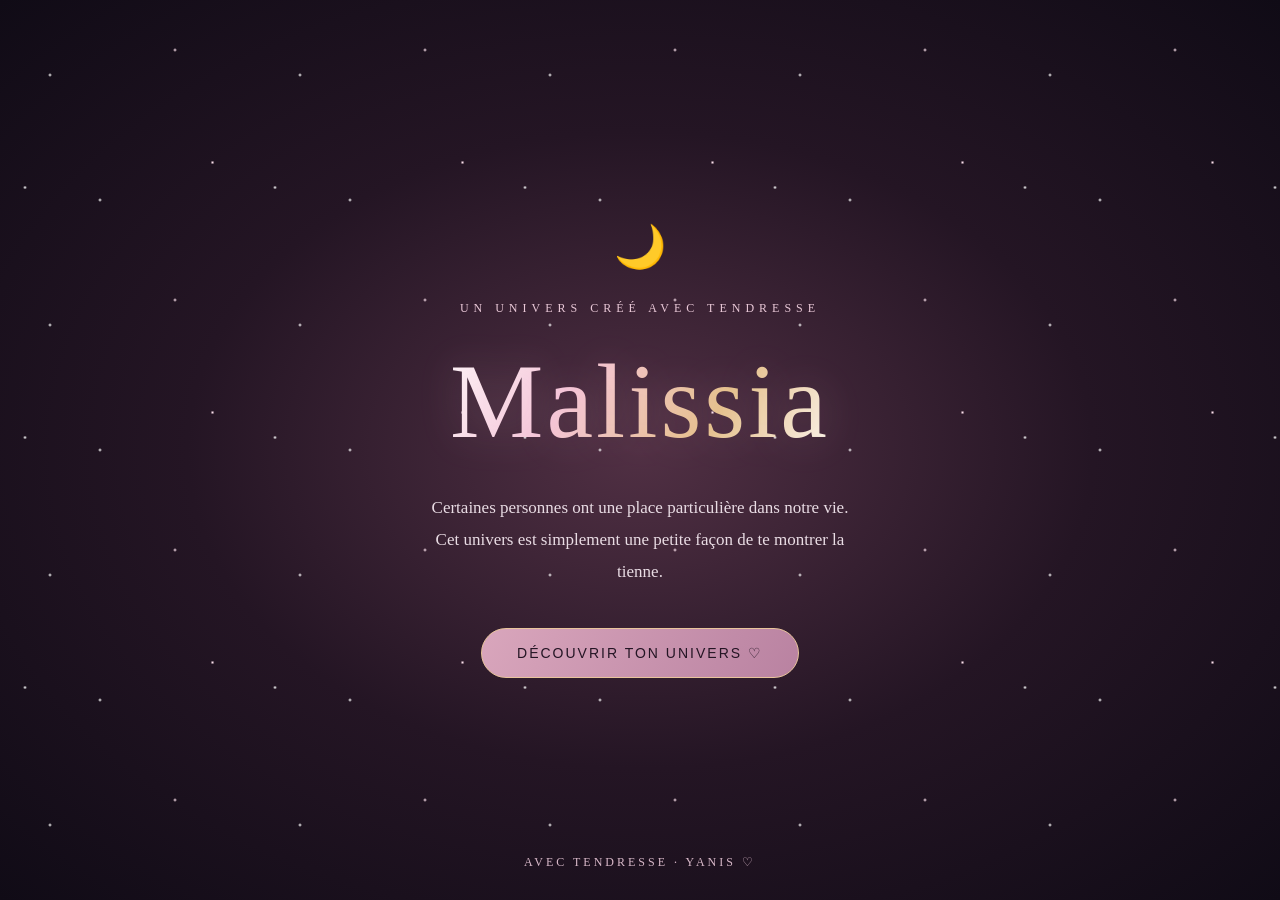
==== index.html @ 9f55a151 "Create index.html" ====
<!DOCTYPE html>
<html lang="fr">
<head>
    <meta charset="UTF-8">
    <meta name="viewport" content="width=device-width, initial-scale=1.0">
    <meta name="theme-color" content="#170e1c">

    <title>Pour Malissia ❤️</title>

    <style>
        * {
            margin: 0;
            padding: 0;
            box-sizing: border-box;
        }

        body {
            min-height: 100vh;
            overflow: hidden;
            background: radial-gradient(
                ellipse at center,
                #513044 0%,
                #241524 50%,
                #100b16 100%
            );
            color: white;
            font-family: Georgia, serif;
        }

        .stars {
            position: fixed;
            inset: 0;
            pointer-events: none;
            background-image:
                radial-gradient(2px 2px at 20% 30%, #fff, transparent),
                radial-gradient(2px 2px at 70% 20%, #ffe4ef, transparent),
                radial-gradient(2px 2px at 40% 80%, #fff, transparent),
                radial-gradient(2px 2px at 85% 65%, #ffe4ef, transparent),
                radial-gradient(2px 2px at 10% 75%, #fff, transparent);
            background-size: 250px 250px;
            animation: sparkle 5s ease-in-out infinite alternate;
        }

        @keyframes sparkle {
            from { opacity: .3; }
            to { opacity: 1; }
        }

        .intro {
            min-height: 100vh;
            display: flex;
            justify-content: center;
            align-items: center;
            text-align: center;
            padding: 25px;
            position: relative;
        }

        .content {
            max-width: 650px;
            animation: appear 2s ease forwards;
        }

        .moon {
            font-size: 42px;
            margin-bottom: 30px;
            animation: float 4s ease-in-out infinite;
        }

        .subtitle {
            color: #e9c8d7;
            font-size: 12px;
            letter-spacing: 5px;
            text-transform: uppercase;
            margin-bottom: 25px;
        }

        h1 {
            font-size: clamp(55px, 11vw, 105px);
            font-weight: normal;
            letter-spacing: 3px;
            background: linear-gradient(
                120deg,
                #fff,
                #f5c6d9,
                #e5c18c,
                #fff
            );
            background-clip: text;
            -webkit-background-clip: text;
            color: transparent;
            text-shadow: 0 0 45px #f5c6d933;
        }

        .description {
            margin: 30px auto 40px;
            color: #e9dce4;
            font-size: 17px;
            line-height: 1.9;
            max-width: 430px;
        }

        .discover {
            padding: 16px 35px;
            border: 1px solid #e8c49b;
            border-radius: 50px;
            background: linear-gradient(
                120deg,
                #d9a6bc,
                #b982a1
            );
            color: #241524;
            font-size: 14px;
            letter-spacing: 2px;
            cursor: pointer;
            transition: .4s;
        }

        .discover:hover {
            transform: translateY(-4px);
            box-shadow: 0 0 30px #e8b6d866;
        }

        .signature {
            position: absolute;
            bottom: 30px;
            color: #d9b9c9;
            font-size: 12px;
            letter-spacing: 3px;
        }

        .petal {
            position: fixed;
            top: -30px;
            color: #f3c3d8;
            opacity: .65;
            pointer-events: none;
            animation: fall linear forwards;
        }

        @keyframes fall {
            to {
                transform: translateY(110vh) rotate(600deg);
                opacity: 0;
            }
        }

        @keyframes float {
            50% { transform: translateY(-12px); }
        }

        @keyframes appear {
            from {
                opacity: 0;
                transform: translateY(25px);
            }
            to {
                opacity: 1;
                transform: translateY(0);
            }
        }

        @media(max-width: 600px) {
            .description {
                font-size: 15px;
            }

            .subtitle {
                letter-spacing: 3px;
            }
        }
    </style>
</head>

<body>

    <div class="stars"></div>

    <main class="intro">
        <div class="content">

            <div class="moon">🌙</div>

            <p class="subtitle">
                Un univers créé avec tendresse
            </p>

            <h1>Malissia</h1>

            <p class="description">
                Certaines personnes ont une place particulière
                dans notre vie. Cet univers est simplement
                une petite façon de te montrer la tienne.
            </p>

            <button class="discover" onclick="discover()">
                DÉCOUVRIR TON UNIVERS ♡
            </button>

        </div>

        <div class="signature">
            AVEC TENDRESSE · YANIS ♡
        </div>
    </main>

    <script>
        function discover() {
            alert("La suite de ton univers arrive très bientôt ♡");
        }

        function createPetal() {
            const petal = document.createElement("div");

            petal.className = "petal";
            petal.textContent = "✿";

            petal.style.left = Math.random() * 100 + "vw";
            petal.style.fontSize = (12 + Math.random() * 15) + "px";
            petal.style.animationDuration = (7 + Math.random() * 8) + "s";

            document.body.appendChild(petal);

            setTimeout(() => petal.remove(), 15000);
        }

        setInterval(createPetal, 650);
    </script>

</body>
</html>
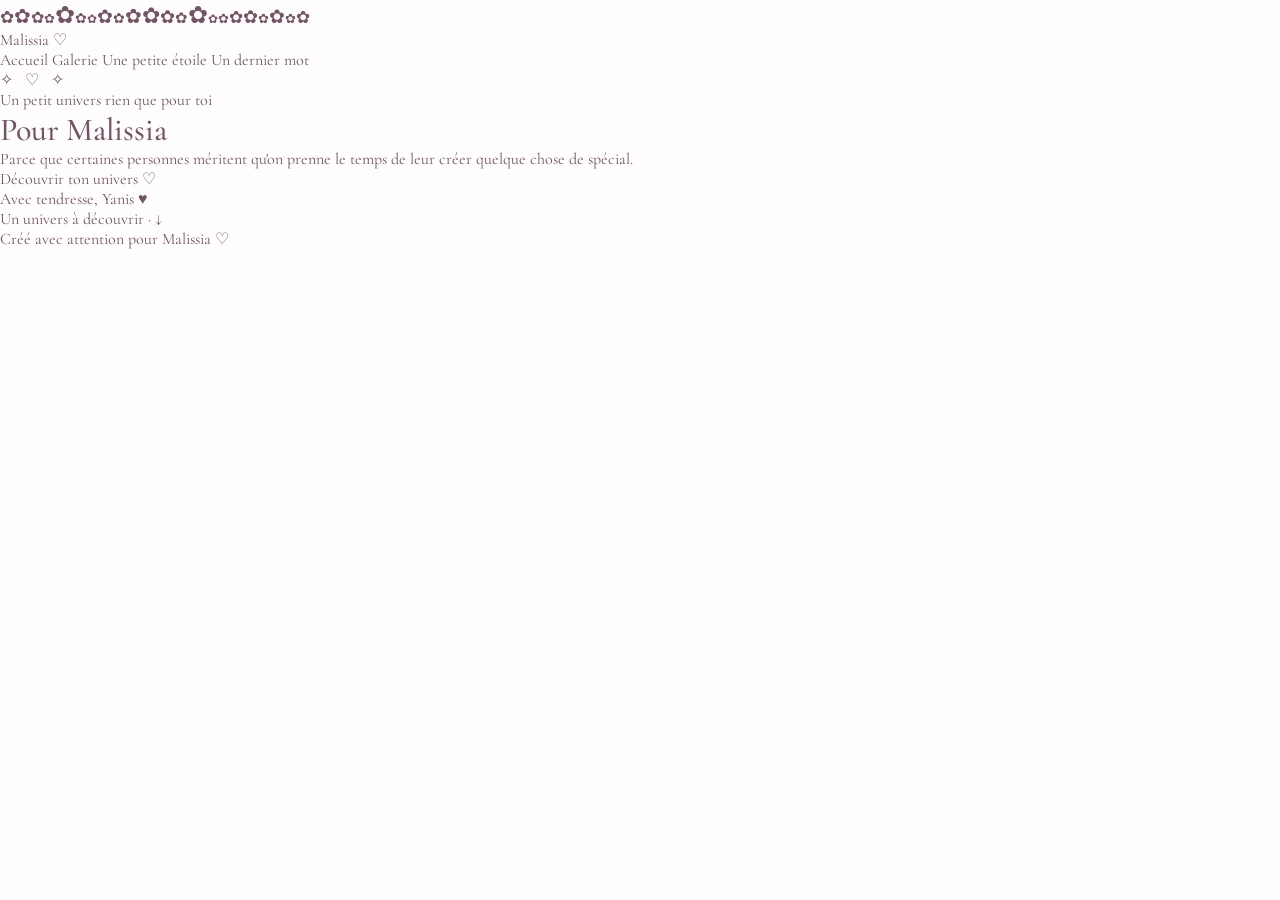
==== commit 3de76aa8: "Update index.html" ====
--- a/index.html
+++ b/index.html
@@ -2,231 +2,65 @@
 <!DOCTYPE html>
 <html lang="fr">
 <head>
-    <meta charset="UTF-8">
-    <meta name="viewport" content="width=device-width, initial-scale=1.0">
-    <meta name="theme-color" content="#170e1c">
+  <meta charset="UTF-8">
+  <meta name="viewport" content="width=device-width, initial-scale=1">
+  <meta name="theme-color" content="#fff2f6">
+  <title>Pour Malissia ♡</title>
+  <link rel="preconnect" href="https://fonts.googleapis.com">
+  <link rel="preconnect" href="https://fonts.gstatic.com" crossorigin>
+  <link href="https://fonts.googleapis.com/css2?family=Cormorant+Garamond:wght@400;500;600;700&family=Parisienne&display=swap" rel="stylesheet">
+  <link rel="stylesheet" href="style.css">
+  <link rel="stylesheet" href="animations.css">
+</head>
+<body class="home-page">
 
-    <title>Pour Malissia ❤️</title>
+  <div class="petals" aria-hidden="true"></div>
 
-    <style>
-        * {
-            margin: 0;
-            padding: 0;
-            box-sizing: border-box;
-        }
+  <header class="site-header">
+    <a class="brand" href="index.html">Malissia <span>♡</span></a>
+    <nav class="site-nav">
+      <a class="active" href="index.html">Accueil</a>
+      <a href="galerie.html">Galerie</a>
+      <a href="son.html">Une petite étoile</a>
+      <a href="message.html">Un dernier mot</a>
+    </nav>
+  </header>
 
-        body {
-            min-height: 100vh;
-            overflow: hidden;
-            background: radial-gradient(
-                ellipse at center,
-                #513044 0%,
-                #241524 50%,
-                #100b16 100%
-            );
-            color: white;
-            font-family: Georgia, serif;
-        }
+  <main class="home-hero">
+    <div class="hero-decoration">✧ &nbsp; ♡ &nbsp; ✧</div>
+    <p class="eyebrow fade-in">Un petit univers rien que pour toi</p>
+    <h1 class="hero-title soft-appear">Pour Malissia</h1>
+    <p class="hero-text fade-in">
+      Parce que certaines personnes méritent qu'on prenne le temps
+      de leur créer quelque chose de spécial.
+    </p>
 
-        .stars {
-            position: fixed;
-            inset: 0;
-            pointer-events: none;
-            background-image:
-                radial-gradient(2px 2px at 20% 30%, #fff, transparent),
-                radial-gradient(2px 2px at 70% 20%, #ffe4ef, transparent),
-                radial-gradient(2px 2px at 40% 80%, #fff, transparent),
-                radial-gradient(2px 2px at 85% 65%, #ffe4ef, transparent),
-                radial-gradient(2px 2px at 10% 75%, #fff, transparent);
-            background-size: 250px 250px;
-            animation: sparkle 5s ease-in-out infinite alternate;
-        }
+    <a class="primary-button button-pulse" href="galerie.html">
+      Découvrir ton univers <span>♡</span>
+    </a>
 
-        @keyframes sparkle {
-            from { opacity: .3; }
-            to { opacity: 1; }
-        }
+    <p class="hero-signature">Avec tendresse, Yanis ♥</p>
+    <div class="scroll-note">Un univers à découvrir · ↓</div>
+  </main>
 
-        .intro {
-            min-height: 100vh;
-            display: flex;
-            justify-content: center;
-            align-items: center;
-            text-align: center;
-            padding: 25px;
-            position: relative;
-        }
+  <footer class="site-footer">
+    Créé avec attention pour Malissia ♡
+  </footer>
 
-        .content {
-            max-width: 650px;
-            animation: appear 2s ease forwards;
-        }
+  <script>
+    const petals = document.querySelector(".petals");
 
-        .moon {
-            font-size: 42px;
-            margin-bottom: 30px;
-            animation: float 4s ease-in-out infinite;
-        }
-
-        .subtitle {
-            color: #e9c8d7;
-            font-size: 12px;
-            letter-spacing: 5px;
-            text-transform: uppercase;
-            margin-bottom: 25px;
-        }
-
-        h1 {
-            font-size: clamp(55px, 11vw, 105px);
-            font-weight: normal;
-            letter-spacing: 3px;
-            background: linear-gradient(
-                120deg,
-                #fff,
-                #f5c6d9,
-                #e5c18c,
-                #fff
-            );
-            background-clip: text;
-            -webkit-background-clip: text;
-            color: transparent;
-            text-shadow: 0 0 45px #f5c6d933;
-        }
-
-        .description {
-            margin: 30px auto 40px;
-            color: #e9dce4;
-            font-size: 17px;
-            line-height: 1.9;
-            max-width: 430px;
-        }
-
-        .discover {
-            padding: 16px 35px;
-            border: 1px solid #e8c49b;
-            border-radius: 50px;
-            background: linear-gradient(
-                120deg,
-                #d9a6bc,
-                #b982a1
-            );
-            color: #241524;
-            font-size: 14px;
-            letter-spacing: 2px;
-            cursor: pointer;
-            transition: .4s;
-        }
-
-        .discover:hover {
-            transform: translateY(-4px);
-            box-shadow: 0 0 30px #e8b6d866;
-        }
-
-        .signature {
-            position: absolute;
-            bottom: 30px;
-            color: #d9b9c9;
-            font-size: 12px;
-            letter-spacing: 3px;
-        }
-
-        .petal {
-            position: fixed;
-            top: -30px;
-            color: #f3c3d8;
-            opacity: .65;
-            pointer-events: none;
-            animation: fall linear forwards;
-        }
-
-        @keyframes fall {
-            to {
-                transform: translateY(110vh) rotate(600deg);
-                opacity: 0;
-            }
-        }
-
-        @keyframes float {
-            50% { transform: translateY(-12px); }
-        }
-
-        @keyframes appear {
-            from {
-                opacity: 0;
-                transform: translateY(25px);
-            }
-            to {
-                opacity: 1;
-                transform: translateY(0);
-            }
-        }
-
-        @media(max-width: 600px) {
-            .description {
-                font-size: 15px;
-            }
-
-            .subtitle {
-                letter-spacing: 3px;
-            }
-        }
-    </style>
-</head>
-
-<body>
-
-    <div class="stars"></div>
-
-    <main class="intro">
-        <div class="content">
-
-            <div class="moon">🌙</div>
-
-            <p class="subtitle">
-                Un univers créé avec tendresse
-            </p>
-
-            <h1>Malissia</h1>
-
-            <p class="description">
-                Certaines personnes ont une place particulière
-                dans notre vie. Cet univers est simplement
-                une petite façon de te montrer la tienne.
-            </p>
-
-            <button class="discover" onclick="discover()">
-                DÉCOUVRIR TON UNIVERS ♡
-            </button>
-
-        </div>
-
-        <div class="signature">
-            AVEC TENDRESSE · YANIS ♡
-        </div>
-    </main>
-
-    <script>
-        function discover() {
-            alert("La suite de ton univers arrive très bientôt ♡");
-        }
-
-        function createPetal() {
-            const petal = document.createElement("div");
-
-            petal.className = "petal";
-            petal.textContent = "✿";
-
-            petal.style.left = Math.random() * 100 + "vw";
-            petal.style.fontSize = (12 + Math.random() * 15) + "px";
-            petal.style.animationDuration = (7 + Math.random() * 8) + "s";
-
-            document.body.appendChild(petal);
-
-            setTimeout(() => petal.remove(), 15000);
-        }
-
-        setInterval(createPetal, 650);
-    </script>
+    for (let i = 0; i < 22; i++) {
+      const petal = document.createElement("span");
+      petal.className = "petal";
+      petal.textContent = "✿";
+      petal.style.left = Math.random() * 100 + "%";
+      petal.style.animationDuration = (9 + Math.random() * 10) + "s";
+      petal.style.animationDelay = (Math.random() * 10) + "s";
+      petal.style.fontSize = (12 + Math.random() * 13) + "px";
+      petals.appendChild(petal);
+    }
+  </script>
 
 </body>
 </html>
--- a/style.css
+++ b/style.css
@@ -0,0 +1,387 @@
+
+/* ==========================================
+   MALISSIA — DESIGN SYSTEM
+   Univers féerique rose, blanc et or
+========================================== */
+
+:root {
+    --pink: #e9afc9;
+    --pink-dark: #bd829f;
+    --pink-light: #fff0f6;
+    --white: #fffdfd;
+    --gold: #d7b66d;
+    --gold-light: #f5e4b8;
+    --text: #745365;
+    --text-light: #a78998;
+    --dark: #281827;
+
+    --font-title: "Cormorant Garamond", Georgia, serif;
+    --font-script: "Parisienne", cursive;
+
+    --transition: 0.4s ease;
+    --shadow: 0 15px 40px rgba(163, 104, 132, 0.13);
+}
+
+/* RESET */
+
+* {
+    margin: 0;
+    padding: 0;
+    box-sizing: border-box;
+}
+
+html {
+    scroll-behavior: smooth;
+}
+
+body {
+    min-height: 100vh;
+    font-family: var(--font-title);
+    color: var(--text);
+    background: var(--white);
+    overflow-x: hidden;
+    -webkit-font-smoothing: antialiased;
+}
+
+button,
+input,
+textarea {
+    font: inherit;
+}
+
+button,
+a {
+    -webkit-tap-highlight-color: transparent;
+}
+
+a {
+    color: inherit;
+    text-decoration: none;
+}
+
+button {
+    cursor: pointer;
+}
+
+/* TYPOGRAPHIE */
+
+h1, h2, h3 {
+    font-family: var(--font-title);
+    font-weight: 500;
+}
+
+.script {
+    font-family: var(--font-script);
+    color: var(--pink-dark);
+}
+
+.gold-text {
+    background: linear-gradient(
+        110deg,
+        #a98748,
+        #f0d99e,
+        #b58b4d
+    );
+    background-clip: text;
+    -webkit-background-clip: text;
+    color: transparent;
+}
+
+/* FOND PRINCIPAL */
+
+.page-background {
+    background:
+        radial-gradient(
+            ellipse at 15% 15%,
+            rgba(245, 210, 226, 0.45),
+            transparent 45%
+        ),
+        radial-gradient(
+            ellipse at 85% 85%,
+            rgba(239, 218, 180, 0.20),
+            transparent 40%
+        ),
+        linear-gradient(
+            135deg,
+            #fffafd,
+            #fff2f7,
+            #fffdf9
+        );
+}
+
+/* CONTENEURS */
+
+.container {
+    width: min(1150px, 90%);
+    margin-inline: auto;
+}
+
+.section {
+    padding: 90px 0;
+}
+
+.section-title {
+    font-size: clamp(35px, 6vw, 58px);
+    text-align: center;
+    color: var(--pink-dark);
+    margin-bottom: 20px;
+}
+
+.section-description {
+    max-width: 650px;
+    margin: 0 auto;
+    text-align: center;
+    font-size: 19px;
+    line-height: 1.8;
+    color: var(--text-light);
+}
+
+/* BOUTONS */
+
+.btn {
+    display: inline-flex;
+    justify-content: center;
+    align-items: center;
+    gap: 10px;
+    padding: 15px 30px;
+    border: 1px solid var(--gold);
+    border-radius: 50px;
+    background: linear-gradient(
+        120deg,
+        #f2cddd,
+        #e6b3ca
+    );
+    color: #68475a;
+    font-size: 16px;
+    letter-spacing: 1px;
+    transition: var(--transition);
+}
+
+.btn:hover {
+    transform: translateY(-4px);
+    box-shadow: 0 12px 30px rgba(189, 130, 159, 0.25);
+}
+
+.btn-outline {
+    background: transparent;
+    border: 1px solid var(--gold);
+    color: var(--pink-dark);
+}
+
+.btn-outline:hover {
+    background: var(--pink-light);
+}
+
+/* NAVIGATION */
+
+.navigation {
+    position: sticky;
+    top: 0;
+    z-index: 100;
+    display: flex;
+    justify-content: center;
+    align-items: center;
+    gap: 30px;
+    padding: 20px;
+    background: rgba(255, 253, 253, 0.88);
+    border-bottom: 1px solid rgba(215, 182, 109, 0.25);
+    backdrop-filter: blur(15px);
+}
+
+.navigation a {
+    font-size: 16px;
+    color: var(--text);
+    transition: var(--transition);
+}
+
+.navigation a:hover,
+.navigation a.active {
+    color: var(--pink-dark);
+}
+
+/* CARTES */
+
+.card {
+    padding: 15px;
+    border: 1px solid rgba(215, 182, 109, 0.3);
+    border-radius: 18px;
+    background: rgba(255, 255, 255, 0.8);
+    box-shadow: var(--shadow);
+    transition: var(--transition);
+}
+
+.card:hover {
+    transform: translateY(-6px);
+    box-shadow: 0 20px 45px rgba(163, 104, 132, 0.19);
+}
+
+/* GALERIE */
+
+.gallery-grid {
+    display: grid;
+    grid-template-columns: repeat(3, 1fr);
+    gap: 25px;
+}
+
+.gallery-item {
+    position: relative;
+    overflow: hidden;
+    padding: 7px;
+    border: 1px solid rgba(215, 182, 109, 0.4);
+    border-radius: 15px;
+    background: white;
+    box-shadow: var(--shadow);
+    cursor: pointer;
+    transition: var(--transition);
+}
+
+.gallery-item img {
+    display: block;
+    width: 100%;
+    height: 340px;
+    object-fit: cover;
+    border-radius: 9px;
+    transition: transform 0.7s ease;
+}
+
+.gallery-item:hover {
+    transform: translateY(-7px);
+}
+
+.gallery-item:hover img {
+    transform: scale(1.05);
+}
+
+/* LIGNE DECORATIVE */
+
+.gold-line {
+    width: 90px;
+    height: 1px;
+    margin: 25px auto;
+    background: linear-gradient(
+        to right,
+        transparent,
+        var(--gold),
+        transparent
+    );
+}
+
+/* PETALES DE SAKURA */
+
+.sakura-petal {
+    position: fixed;
+    top: -30px;
+    z-index: 5;
+    pointer-events: none;
+    color: #e5aec5;
+    opacity: 0.65;
+    animation: sakura-fall linear forwards;
+}
+
+@keyframes sakura-fall {
+    to {
+        transform: translate3d(80px, 110vh, 0) rotate(600deg);
+        opacity: 0;
+    }
+}
+
+/* ANIMATIONS */
+
+.fade-in {
+    animation: fade-in 1.2s ease both;
+}
+
+@keyframes fade-in {
+    from {
+        opacity: 0;
+        transform: translateY(25px);
+    }
+
+    to {
+        opacity: 1;
+        transform: translateY(0);
+    }
+}
+
+.float {
+    animation: float 4s ease-in-out infinite;
+}
+
+@keyframes float {
+    50% {
+        transform: translateY(-10px);
+    }
+}
+
+/* PIED DE PAGE */
+
+.footer {
+    padding: 35px 20px;
+    text-align: center;
+    color: var(--text-light);
+    letter-spacing: 2px;
+    font-size: 14px;
+}
+
+/* ACCESSIBILITE */
+
+button:focus-visible,
+a:focus-visible {
+    outline: 2px solid var(--gold);
+    outline-offset: 5px;
+}
+
+@media (prefers-reduced-motion: reduce) {
+    *,
+    *::before,
+    *::after {
+        animation-duration: 0.01ms !important;
+        transition-duration: 0.01ms !important;
+        scroll-behavior: auto !important;
+    }
+}
+
+/* RESPONSIVE */
+
+@media (max-width: 850px) {
+    .gallery-grid {
+        grid-template-columns: repeat(2, 1fr);
+    }
+
+    .section {
+        padding: 65px 0;
+    }
+}
+
+@media (max-width: 550px) {
+    .container {
+        width: 92%;
+    }
+
+    .gallery-grid {
+        grid-template-columns: 1fr;
+        gap: 18px;
+    }
+
+    .gallery-item img {
+        height: 380px;
+    }
+
+    .navigation {
+        gap: 15px;
+        flex-wrap: wrap;
+        padding: 15px 10px;
+    }
+
+    .navigation a {
+        font-size: 14px;
+    }
+
+    .section {
+        padding: 50px 0;
+    }
+
+    .btn {
+        padding: 14px 24px;
+    }
+}
--- a/animations.css
+++ b/animations.css
@@ -0,0 +1,136 @@
+
+/* =====================================
+   MALISSIA — ANIMATIONS
+   ===================================== */
+
+/* Apparition progressive */
+@keyframes fadeIn {
+  from {
+    opacity: 0;
+    transform: translateY(25px);
+  }
+  to {
+    opacity: 1;
+    transform: translateY(0);
+  }
+}
+
+.fade-in {
+  animation: fadeIn 1.2s ease forwards;
+}
+
+/* Apparition douce */
+@keyframes softAppear {
+  from {
+    opacity: 0;
+    filter: blur(10px);
+  }
+  to {
+    opacity: 1;
+    filter: blur(0);
+  }
+}
+
+.soft-appear {
+  animation: softAppear 1.5s ease forwards;
+}
+
+/* Flottement léger */
+@keyframes floating {
+  0%, 100% {
+    transform: translateY(0);
+  }
+  50% {
+    transform: translateY(-12px);
+  }
+}
+
+.float {
+  animation: floating 4s ease-in-out infinite;
+}
+
+/* Pétales de sakura */
+@keyframes sakuraFall {
+  0% {
+    transform: translateY(-10vh) rotate(0deg);
+    opacity: 0;
+  }
+  10% {
+    opacity: 0.9;
+  }
+  90% {
+    opacity: 0.8;
+  }
+  100% {
+    transform: translateY(110vh) rotate(360deg);
+    opacity: 0;
+  }
+}
+
+.sakura-petal {
+  position: fixed;
+  top: -30px;
+  z-index: 10;
+  pointer-events: none;
+  animation: sakuraFall linear infinite;
+}
+
+/* Lueur des textes */
+@keyframes gentleGlow {
+  0%, 100% {
+    text-shadow: 0 0 8px rgba(255, 182, 193, 0.3);
+  }
+  50% {
+    text-shadow: 0 0 22px rgba(255, 182, 193, 0.8);
+  }
+}
+
+.gentle-glow {
+  animation: gentleGlow 3s ease-in-out infinite;
+}
+
+/* Zoom doux des photos */
+@keyframes photoReveal {
+  from {
+    opacity: 0;
+    transform: scale(0.92);
+  }
+  to {
+    opacity: 1;
+    transform: scale(1);
+  }
+}
+
+.photo-reveal {
+  animation: photoReveal 1s ease forwards;
+}
+
+/* Boutons lumineux */
+@keyframes buttonPulse {
+  0%, 100% {
+    box-shadow: 0 0 0 rgba(255, 182, 193, 0);
+  }
+  50% {
+    box-shadow: 0 0 24px rgba(255, 182, 193, 0.35);
+  }
+}
+
+.button-pulse {
+  animation: buttonPulse 2.5s ease-in-out infinite;
+}
+
+/* Transition entre les pages */
+.page-transition {
+  animation: fadeIn 1s ease both;
+}
+
+/* Respect des préférences de mouvement */
+@media (prefers-reduced-motion: reduce) {
+  *,
+  *::before,
+  *::after {
+    animation-duration: 0.01ms !important;
+    animation-iteration-count: 1 !important;
+    scroll-behavior: auto !important;
+  }
+}
